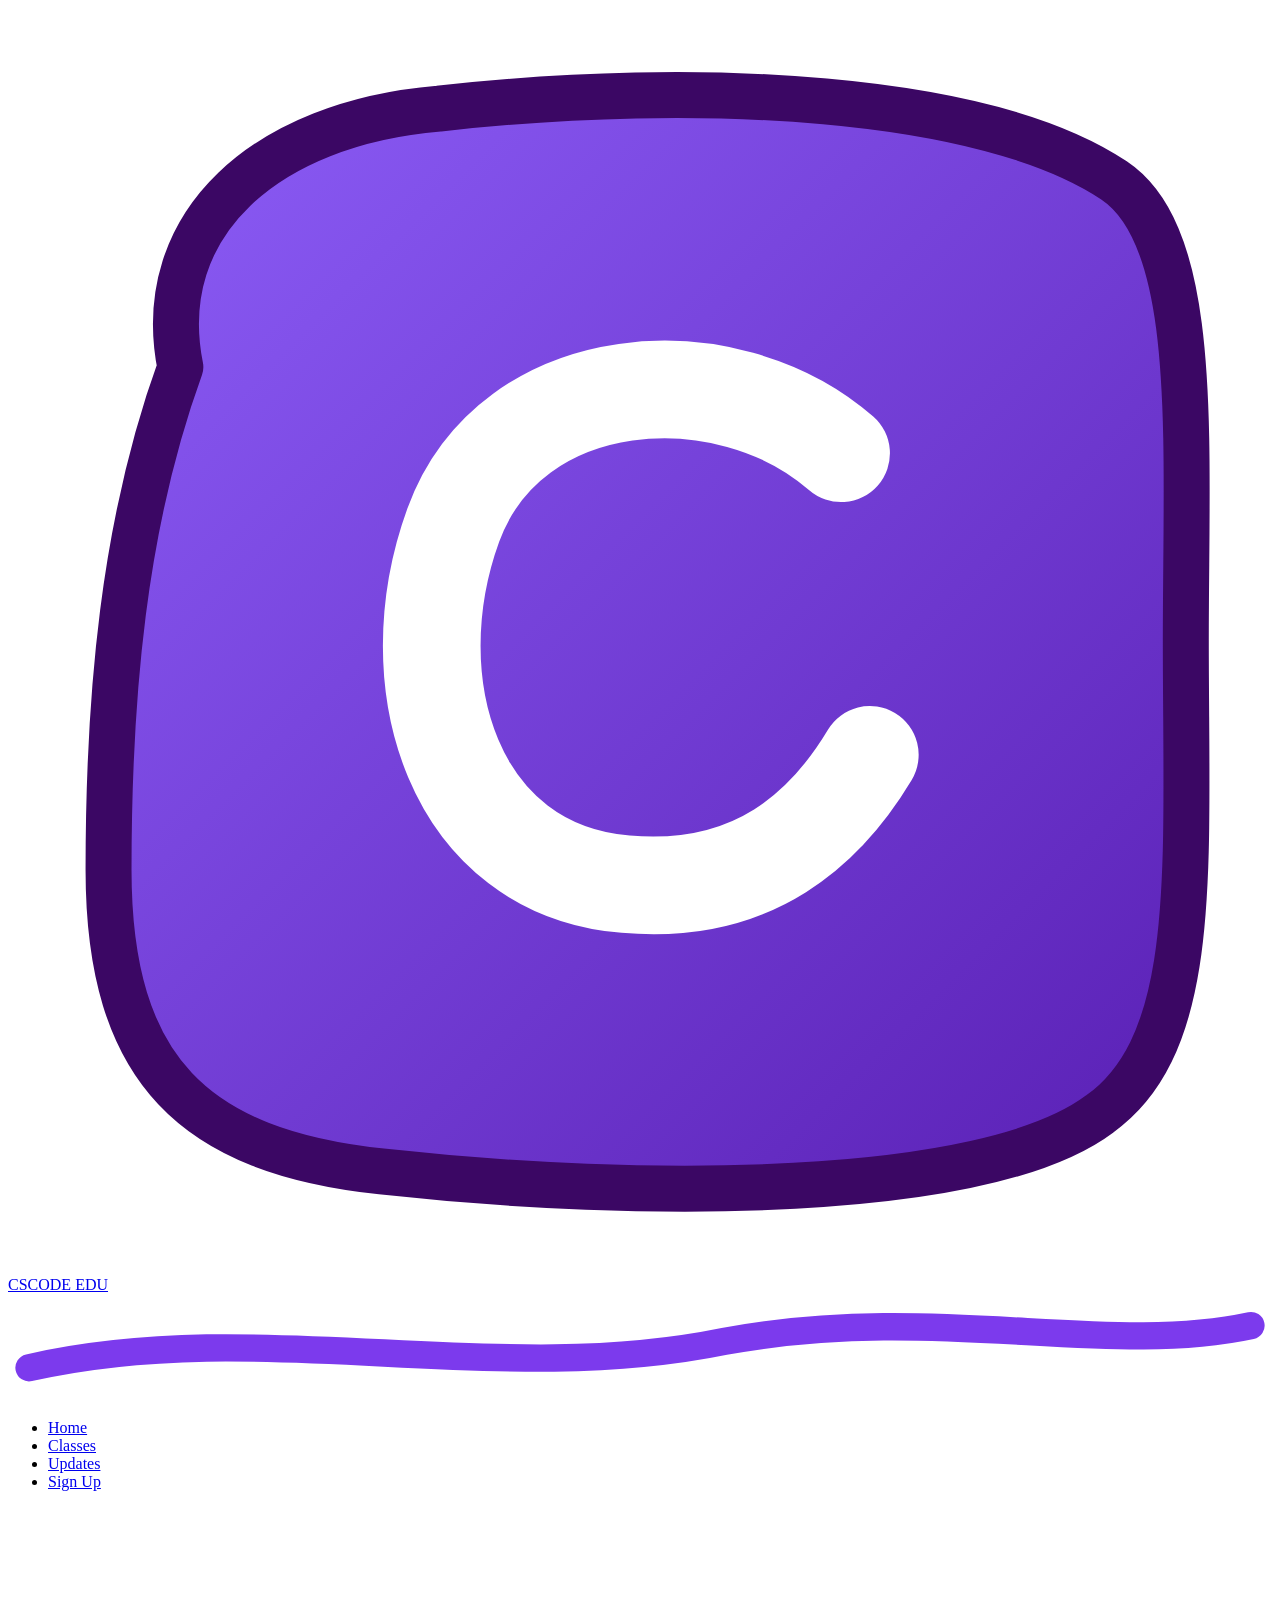
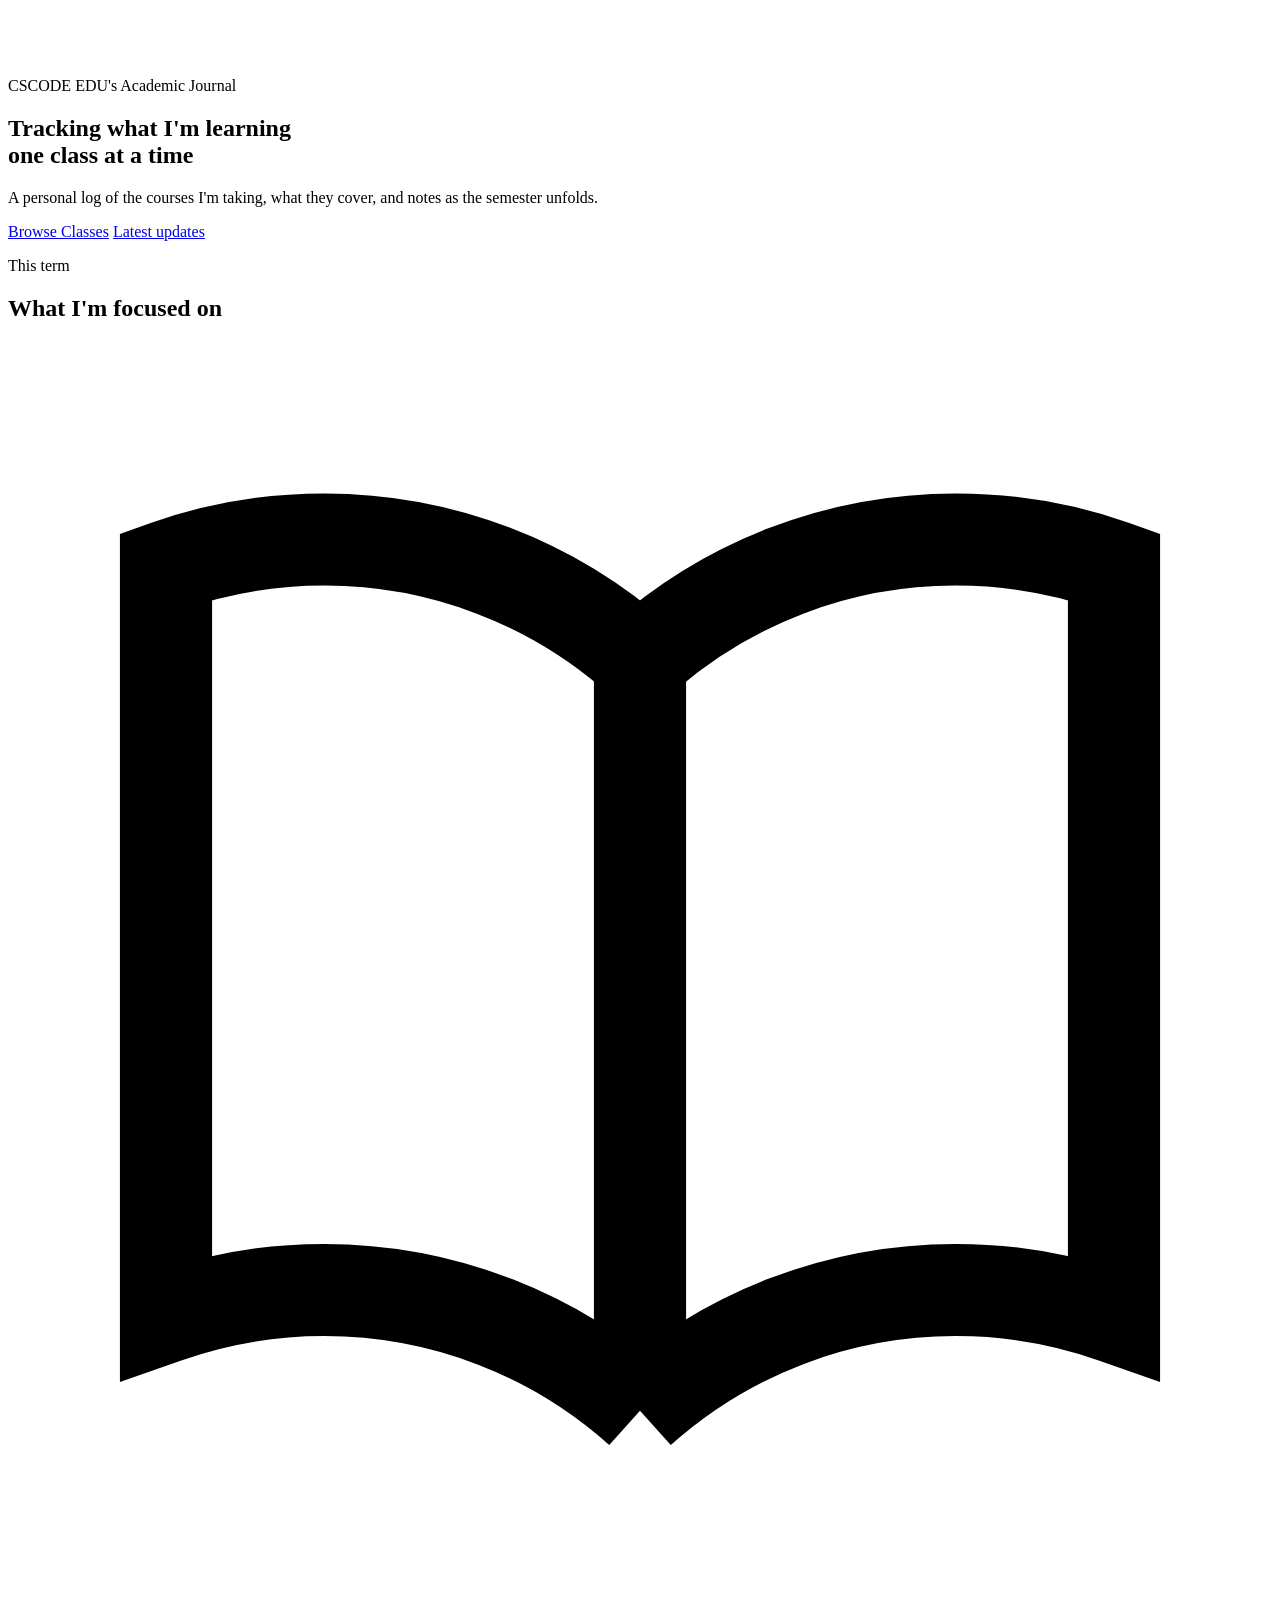
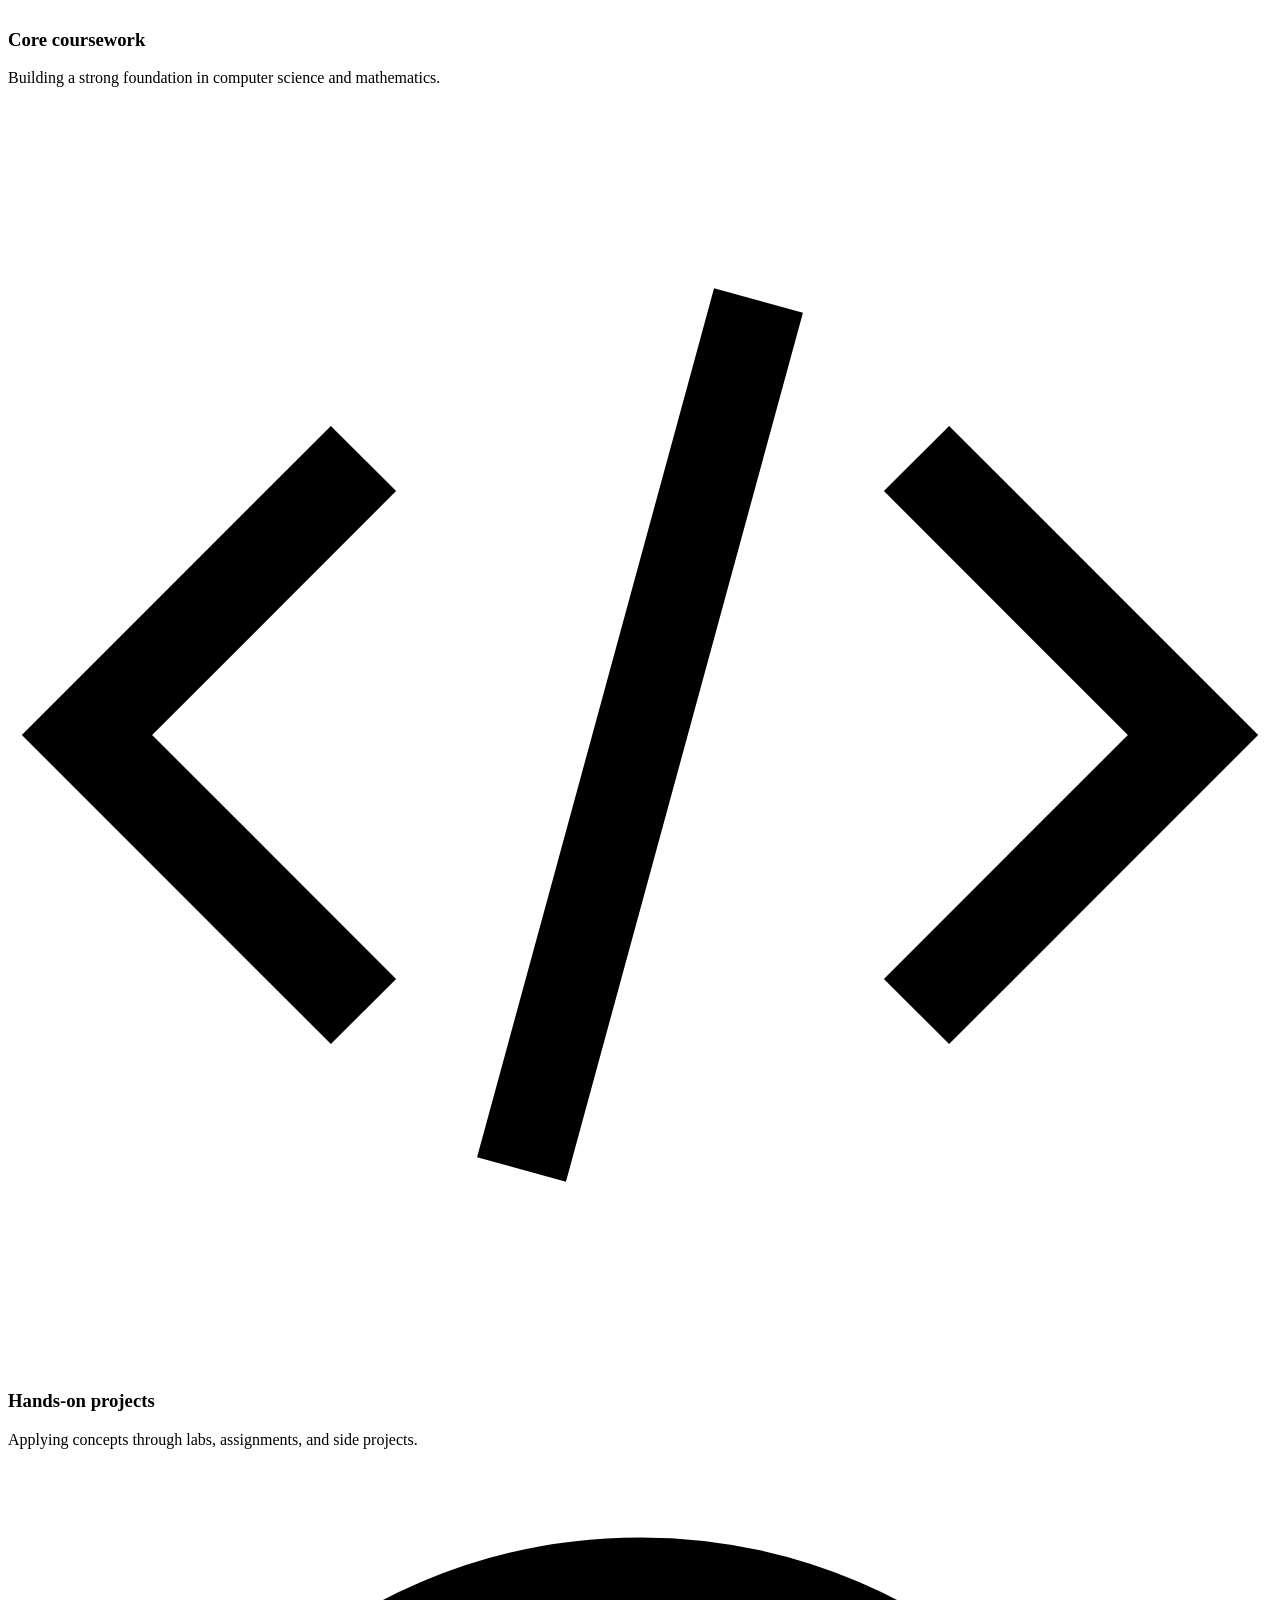
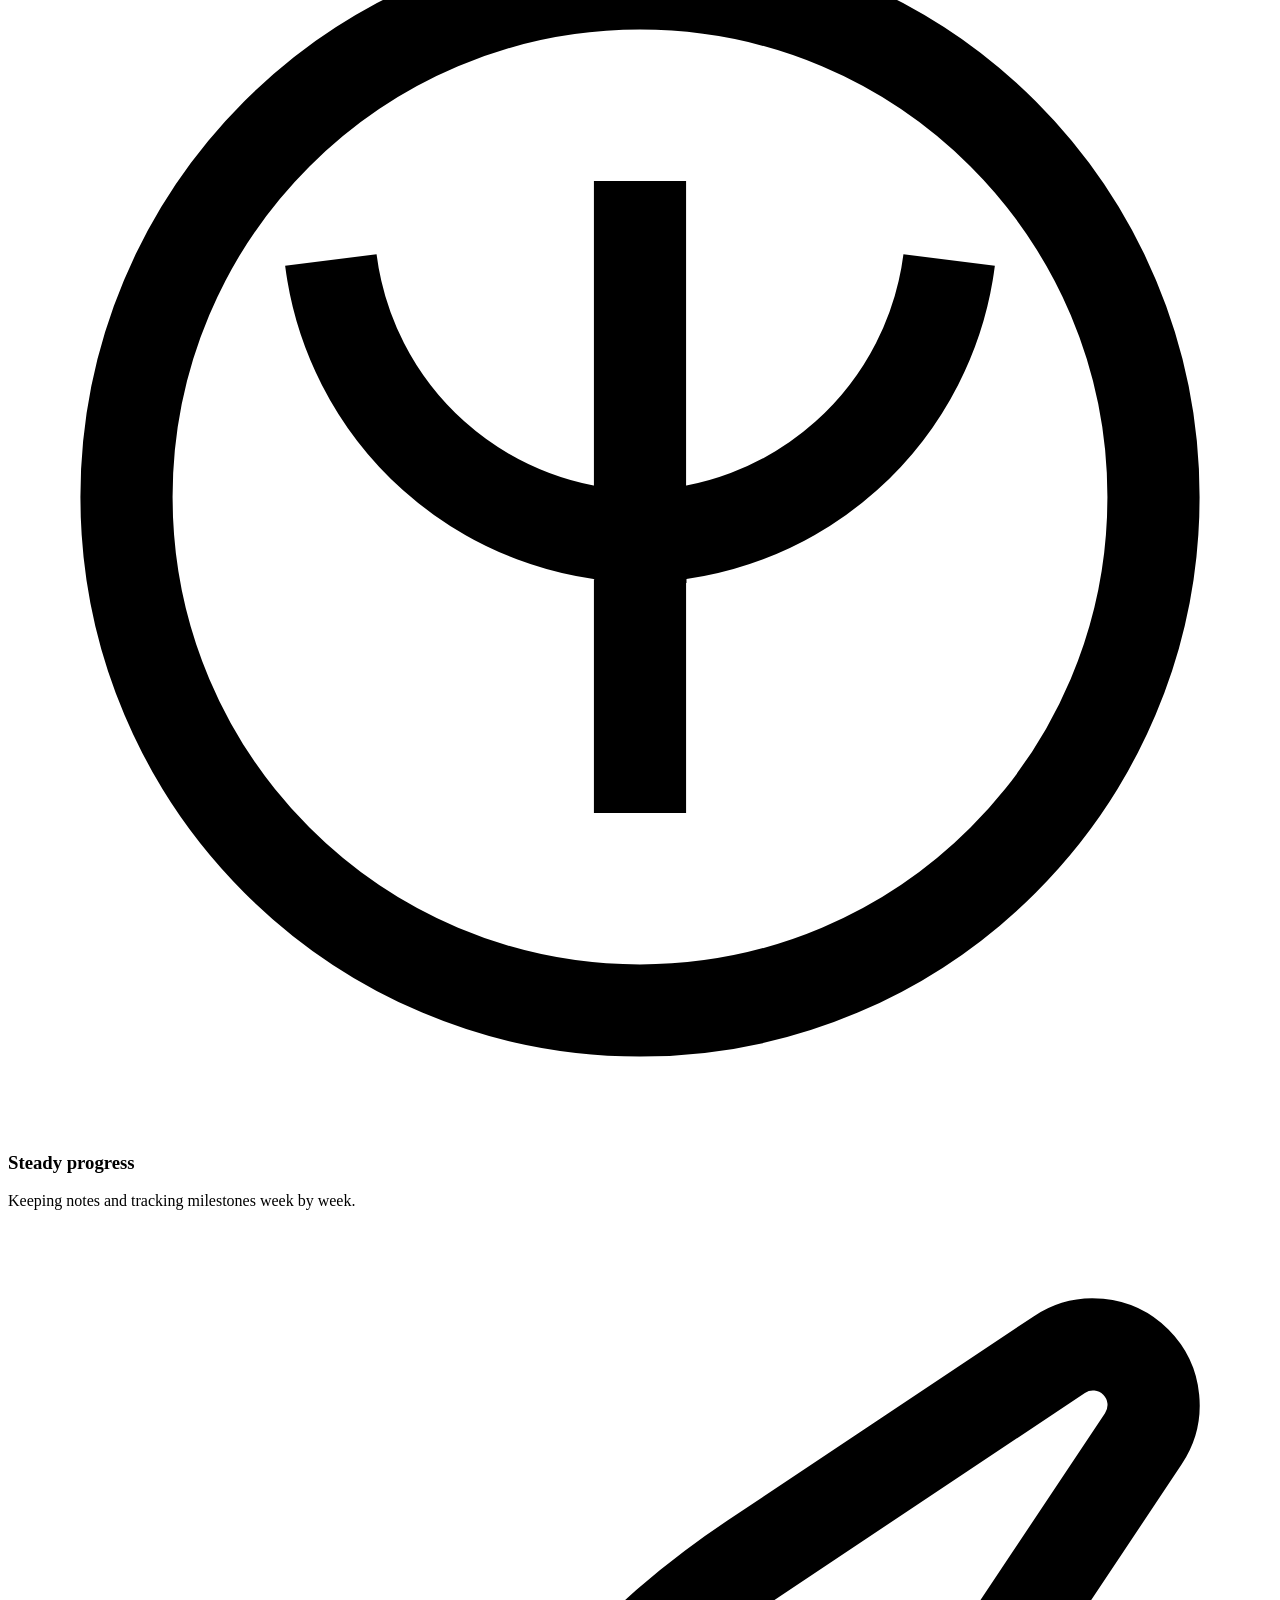
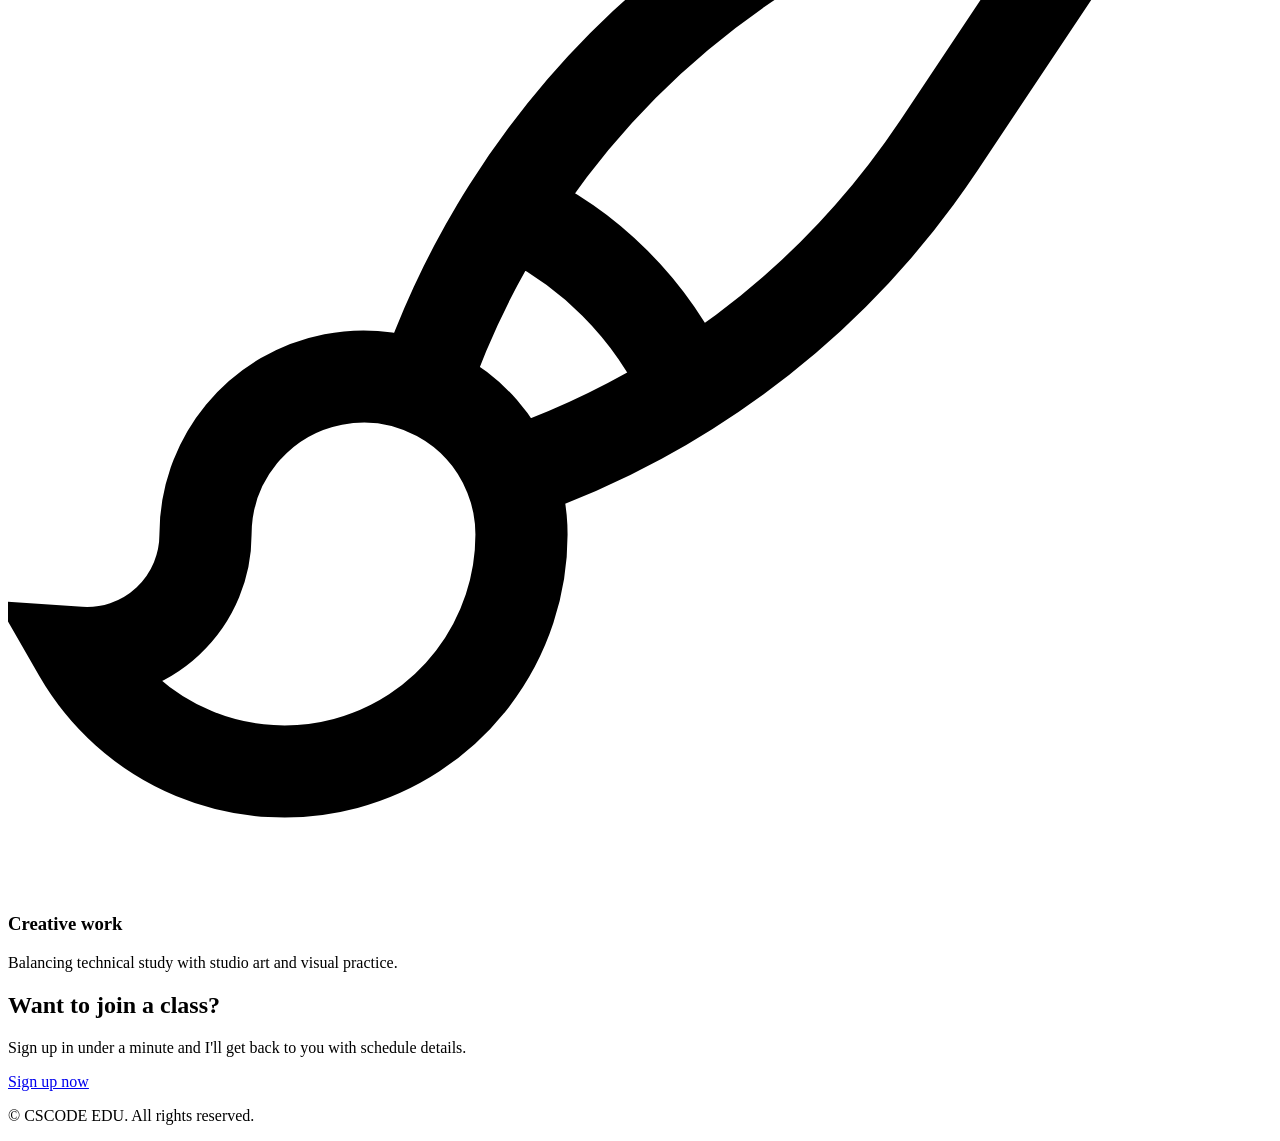
==== index.html @ eee96d49 "Add files via upload" ====
<!DOCTYPE html>
<html lang="en">
<head>
  <meta charset="UTF-8">
  <meta name="viewport" content="width=device-width, initial-scale=1.0">
  <meta name="description" content="CSCODE EDU — classes and academic journal">
  <title>CSCODE EDU — Home</title>
  <link rel="preconnect" href="https://fonts.googleapis.com">
  <link rel="preconnect" href="https://fonts.gstatic.com" crossorigin>
  <link href="https://fonts.googleapis.com/css2?family=Inter:wght@400;500;600;700;800&display=swap" rel="stylesheet">
  <link rel="stylesheet" href="css/style.css">
</head>
<body>
  <header class="site-header">
    <nav class="nav container">
      <a class="logo" href="index.html" aria-label="CSCODE EDU home">
        <span class="logo-mark" aria-hidden="true">
          <svg viewBox="0 0 44 44" fill="none">
            <path d="M6 12.5 C5 7.5 9 4 15 3.5 C24 2.5 34 3 38.5 6 C41.5 8 41 15 41 22 C41 30 41.5 36 38 38.5 C34 41.5 22 41.5 13 40.5 C6.5 39.8 3.5 37 3.5 30 C3.5 24 4 18 6 12.5 Z"
                  fill="url(#lg)" stroke="#3b0764" stroke-width="1.6" stroke-linejoin="round"/>
            <path d="M29 15.5 C25 12 17.5 12.5 15.5 18 C13.5 23.5 15.5 30 21.5 30.5 C26 30.9 28.5 28.5 30 26"
                  stroke="#ffffff" stroke-width="3.4" stroke-linecap="round" fill="none"/>
            <defs>
              <linearGradient id="lg" x1="4" y1="4" x2="40" y2="40" gradientUnits="userSpaceOnUse">
                <stop stop-color="#8b5cf6"/><stop offset="1" stop-color="#5b21b6"/>
              </linearGradient>
            </defs>
          </svg>
        </span>
        <span class="logo-word">
          CSCODE EDU
          <svg class="logo-underline" viewBox="0 0 120 10" preserveAspectRatio="none" aria-hidden="true">
            <path d="M2 7 C24 2 46 9 68 4.5 C88 0.8 104 6 118 3" stroke="#7c3aed" stroke-width="2.6"
                  fill="none" stroke-linecap="round"/>
          </svg>
        </span>
      </a>
      <ul class="nav-links">
        <li><a class="active" href="index.html">Home</a></li>
        <li><a href="classes.html">Classes</a></li>
        <li><a href="updates.html">Updates</a></li>
        <li><a class="nav-cta" href="enroll.html">Sign Up</a></li>
      </ul>
    </nav>
  </header>

  <main>
    <section class="hero">
      <div class="hero-glow" aria-hidden="true"></div>
      <img class="hero-image" src="images/hero-theme.svg" alt="" aria-hidden="true">
      <canvas id="balls" class="hero-balls" aria-hidden="true"></canvas>
      <div class="hero-content container">
        <p class="eyebrow">CSCODE EDU's Academic Journal</p>
        <h1>Tracking what I'm learning<br>one class at a time</h1>
        <p class="hero-text">
          A personal log of the courses I'm taking, what they cover,
          and notes as the semester unfolds.
        </p>
        <div class="hero-actions">
          <a class="btn btn-primary" href="classes.html">Browse Classes</a>
          <a class="btn btn-ghost" href="updates.html">Latest updates</a>
        </div>
      </div>
    </section>

    <section id="about" class="features-section">
      <div class="container">
        <p class="section-eyebrow">This term</p>
        <h2 class="section-title">What I'm focused on</h2>
        <div class="features-grid">
          <article class="feature-card">
            <div class="feature-icon" aria-hidden="true">
              <svg viewBox="0 0 24 24" fill="none" stroke="currentColor" stroke-width="1.75">
                <path d="M12 6.042A8.967 8.967 0 0 0 6 3.75c-1.052 0-2.062.18-3 .512v14.25A8.987 8.987 0 0 1 6 18c2.305 0 4.408.867 6 2.292m0-14.25a8.966 8.966 0 0 1 6-2.292c1.052 0 2.062.18 3 .512v14.25A8.987 8.987 0 0 0 18 18a8.967 8.967 0 0 0-6 2.292m0-14.25v14.25"/>
              </svg>
            </div>
            <h3>Core coursework</h3>
            <p>Building a strong foundation in computer science and mathematics.</p>
          </article>
          <article class="feature-card">
            <div class="feature-icon" aria-hidden="true">
              <svg viewBox="0 0 24 24" fill="none" stroke="currentColor" stroke-width="1.75">
                <path d="M17.25 6.75 22.5 12l-5.25 5.25m-10.5 0L1.5 12l5.25-5.25m7.5-3-4.5 16.5"/>
              </svg>
            </div>
            <h3>Hands-on projects</h3>
            <p>Applying concepts through labs, assignments, and side projects.</p>
          </article>
          <article class="feature-card">
            <div class="feature-icon" aria-hidden="true">
              <svg viewBox="0 0 24 24" fill="none" stroke="currentColor" stroke-width="1.75">
                <path d="M12 18v-5.25m0 0a6.01 6.01 0 0 0 5.87-5.25M12 12.75a6.01 6.01 0 0 1-5.87-5.25M12 12.75V6m0 6.75h.008v.008H12V12.75Z"/>
                <path d="M12 2.25c5.385 0 9.75 4.365 9.75 9.75S17.385 21.75 12 21.75 2.25 17.385 2.25 12 6.615 2.25 12 2.25Z"/>
              </svg>
            </div>
            <h3>Steady progress</h3>
            <p>Keeping notes and tracking milestones week by week.</p>
          </article>
          <article class="feature-card">
            <div class="feature-icon" aria-hidden="true">
              <svg viewBox="0 0 24 24" fill="none" stroke="currentColor" stroke-width="1.75">
                <path d="M9.53 16.122a3 3 0 0 0-5.78 1.128 2.25 2.25 0 0 1-2.4 2.245 4.5 4.5 0 0 0 8.4-2.245c0-.399-.078-.78-.22-1.128Zm0 0a15.998 15.998 0 0 0 3.388-1.62m-5.043-.025a15.994 15.994 0 0 1 1.622-3.395m3.42 3.42a15.995 15.995 0 0 0 4.764-4.648l3.876-5.814a1.151 1.151 0 0 0-1.597-1.597L14.146 6.32a15.996 15.996 0 0 0-4.649 4.763m3.42 3.42a6.776 6.776 0 0 0-3.42-3.42"/>
              </svg>
            </div>
            <h3>Creative work</h3>
            <p>Balancing technical study with studio art and visual practice.</p>
          </article>
        </div>
      </div>
    </section>

    <section class="cta-section">
      <div class="container cta-inner">
        <h2>Want to join a class?</h2>
        <p>Sign up in under a minute and I'll get back to you with schedule details.</p>
        <a class="btn btn-dark" href="enroll.html">Sign up now</a>
      </div>
    </section>
  </main>

  <footer class="site-footer">
    <div class="container footer-inner">
      <p>© <span id="year"></span> CSCODE EDU. All rights reserved.</p>
    </div>
  </footer>

  <script src="js/main.js"></script>
</body>
</html>
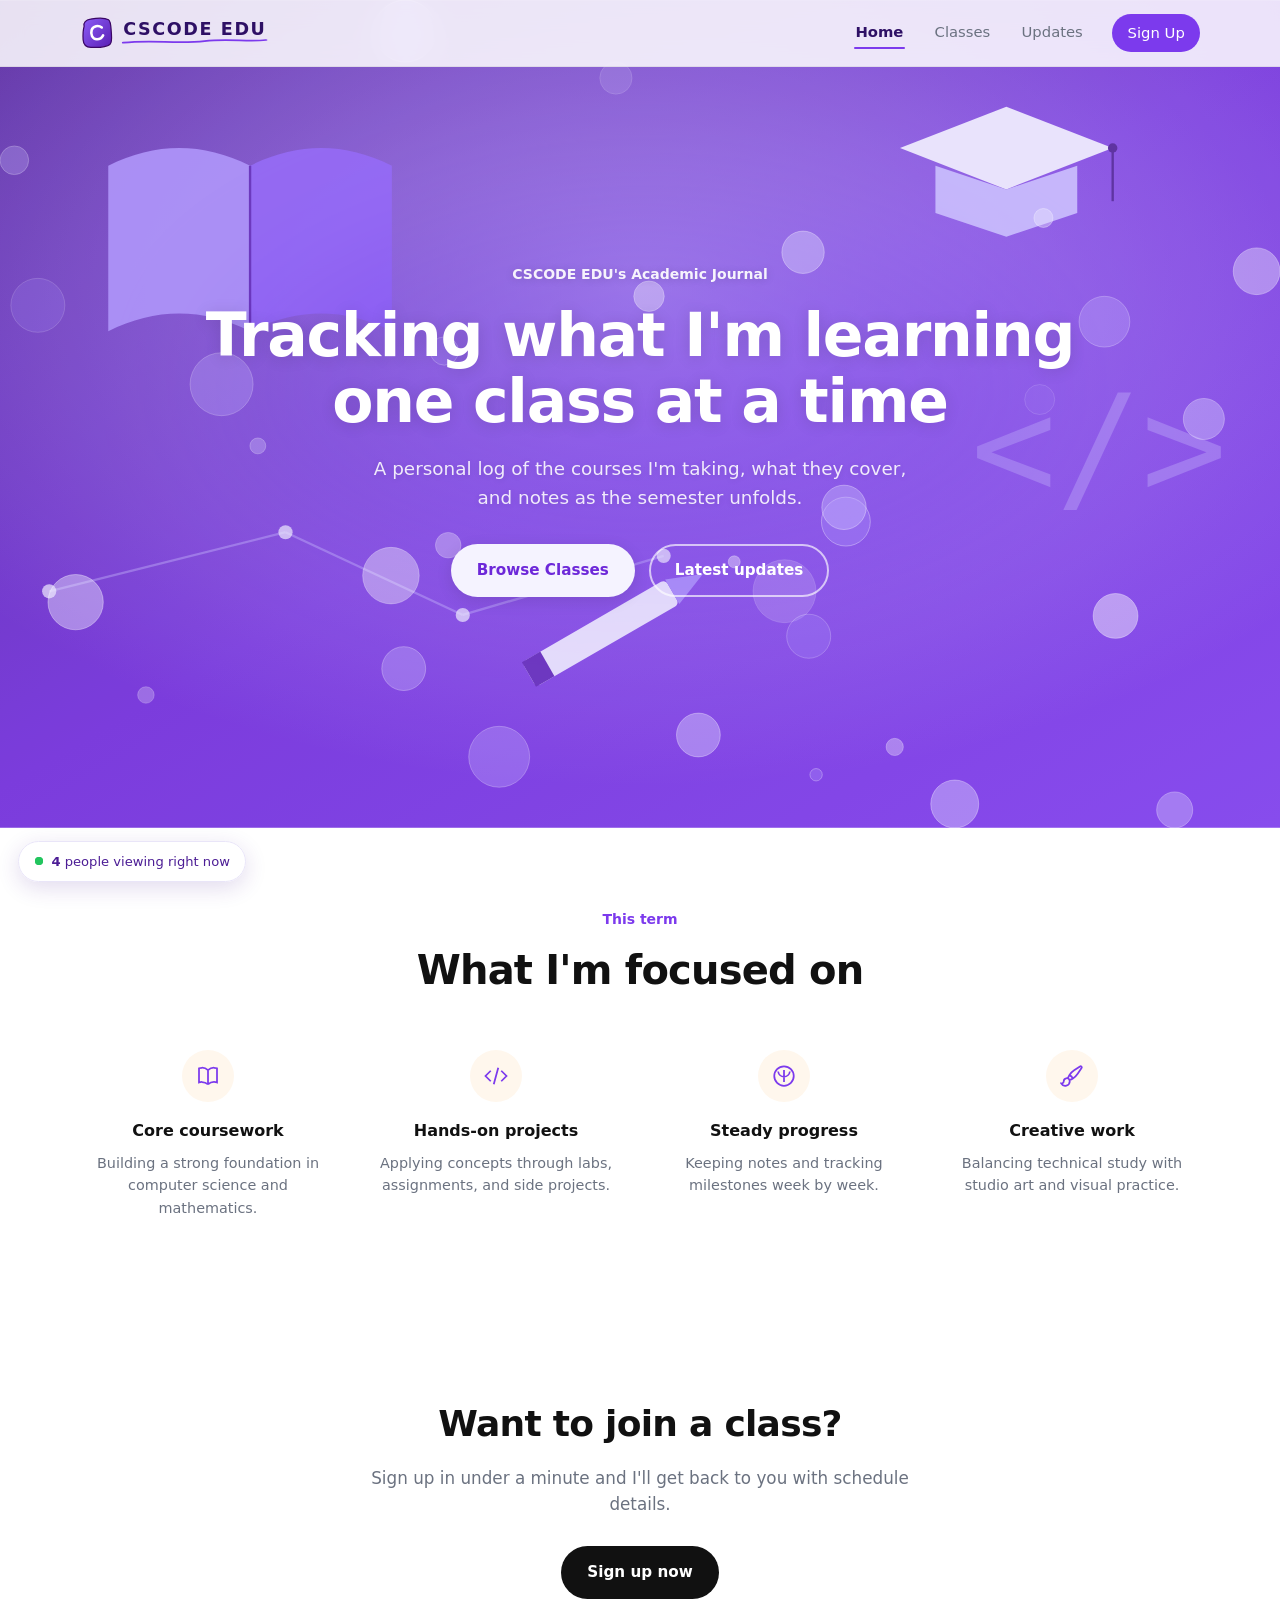
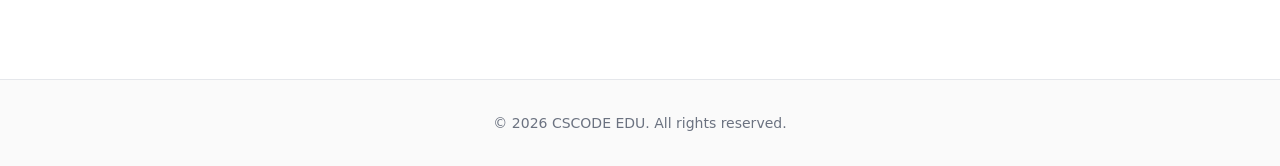
==== commit 884191ae: "Add files via upload" ====
--- a/index.html
+++ b/index.html
@@ -125,5 +125,15 @@
   </footer>
 
   <script src="js/main.js"></script>
+
+  <!-- ── Visitor analytics (GoatCounter) ───────────────────────────────
+       1. Sign up free at https://www.goatcounter.com (pick a code, e.g. cscodeedu)
+       2. Uncomment the line below and swap YOURCODE for the code you chose
+       3. Your dashboard lives at https://YOURCODE.goatcounter.com
+       No cookies, so no consent banner needed.
+  ─────────────────────────────────────────────────────────────────────
+  <script data-goatcounter="https://YOURCODE.goatcounter.com/count"
+          async src="//gc.zgo.at/count.js"></script>
+  -->
 </body>
 </html>
--- a/css/style.css
+++ b/css/style.css
@@ -0,0 +1,1485 @@
+:root {
+  --white: #ffffff;
+  --black: #111111;
+  --text: #1a1a1a;
+  --text-muted: #6b7280;
+  --orange: #7c3aed;
+  --orange-dark: #6d28d9;
+  --amber: #a78bfa;
+  --cream: #f5f3ff;
+  --border: #e5e7eb;
+  --radius: 16px;
+  --radius-sm: 10px;
+  --font: "Inter", system-ui, -apple-system, sans-serif;
+  --shadow: 0 8px 32px rgba(0, 0, 0, 0.08);
+  --glass: rgba(255, 255, 255, 0.12);
+  --glass-border: rgba(255, 255, 255, 0.22);
+}
+
+*,
+*::before,
+*::after {
+  box-sizing: border-box;
+}
+
+html {
+  scroll-behavior: smooth;
+}
+
+body {
+  margin: 0;
+  font-family: var(--font);
+  font-size: 1rem;
+  line-height: 1.6;
+  color: var(--text);
+  background: var(--white);
+}
+
+.container {
+  width: min(1120px, calc(100% - 2rem));
+  margin: 0 auto;
+}
+
+a {
+  color: inherit;
+  text-decoration: none;
+}
+
+/* ── Header ── */
+
+.site-header {
+  position: fixed;
+  top: 0;
+  left: 0;
+  right: 0;
+  z-index: 100;
+  background: rgba(255, 255, 255, 0.85);
+  backdrop-filter: blur(12px);
+  border-bottom: 1px solid rgba(0, 0, 0, 0.06);
+}
+
+.nav {
+  display: flex;
+  align-items: center;
+  justify-content: space-between;
+  padding: 0.875rem 0;
+}
+
+.logo {
+  display: flex;
+  align-items: center;
+  gap: 0.6rem;
+  color: var(--text);
+}
+
+.logo-mark {
+  display: inline-flex;
+  width: 2.1rem;
+  height: 2.1rem;
+  transform: rotate(-4deg);
+  transition: transform 0.25s ease;
+}
+
+.logo-mark svg {
+  width: 100%;
+  height: 100%;
+}
+
+.logo:hover .logo-mark {
+  transform: rotate(4deg) scale(1.06);
+}
+
+.logo-word {
+  position: relative;
+  display: inline-block;
+  white-space: nowrap;
+  font-weight: 800;
+  font-size: 1.1rem;
+  letter-spacing: 0.09em;
+  line-height: 1;
+  padding-bottom: 0.42rem;
+  color: #2e1065;
+}
+
+.logo-underline {
+  position: absolute;
+  left: -2px;
+  right: -2px;
+  bottom: 0;
+  width: calc(100% + 4px);
+  height: 0.42rem;
+  overflow: visible;
+}
+
+.logo-underline path {
+  stroke-dasharray: 140;
+  stroke-dashoffset: 0;
+  transition: stroke-dashoffset 0.5s ease;
+}
+
+.logo:hover .logo-underline path {
+  stroke-dashoffset: 140;
+}
+
+.nav-links {
+  list-style: none;
+  margin: 0;
+  padding: 0;
+  display: flex;
+  gap: 1.75rem;
+}
+
+.nav-links a {
+  position: relative;
+  display: inline-block;
+  padding: 0.35rem 0.1rem;
+  font-size: 0.925rem;
+  font-weight: 500;
+  color: var(--text-muted);
+  transition: color 0.15s;
+}
+
+.nav-links a::after {
+  content: "";
+  position: absolute;
+  left: 0;
+  right: 0;
+  bottom: 0;
+  height: 2px;
+  border-radius: 2px;
+  background: var(--orange);
+  transform: scaleX(0);
+  transform-origin: left;
+  transition: transform 0.2s ease;
+}
+
+.nav-links a:hover {
+  color: var(--orange);
+}
+
+.nav-links a:hover::after {
+  transform: scaleX(1);
+}
+
+.nav-links a.active {
+  color: #2e1065;
+  font-weight: 700;
+}
+
+.nav-links a.active::after {
+  transform: scaleX(1);
+}
+
+/* ── Hero ── */
+
+.hero {
+  position: relative;
+  min-height: 92vh;
+  display: flex;
+  align-items: center;
+  justify-content: center;
+  text-align: center;
+  overflow: hidden;
+  padding: 6rem 0 4rem;
+}
+
+.hero-image {
+  position: absolute;
+  inset: 0;
+  width: 100%;
+  height: 100%;
+  object-fit: cover;
+  z-index: 0;
+  opacity: 0.9;
+}
+
+.hero-glow {
+  position: absolute;
+  inset: 0;
+  pointer-events: none;
+}
+
+.hero-glow::before {
+  content: "";
+  position: absolute;
+  top: 50%;
+  left: 50%;
+  transform: translate(-50%, -55%);
+  width: min(900px, 95vw);
+  height: min(420px, 55vh);
+  background: radial-gradient(
+    ellipse at center,
+    #7c3aed 0%,
+    #8b5cf6 30%,
+    #a78bfa 55%,
+    transparent 75%
+  );
+  filter: blur(48px);
+  opacity: 0.95;
+}
+
+.hero-balls,
+.page-balls {
+  position: absolute;
+  inset: 0;
+  width: 100%;
+  height: 100%;
+  z-index: 1;
+}
+
+.hero-content {
+  position: relative;
+  z-index: 2;
+}
+
+.eyebrow {
+  font-size: 0.875rem;
+  font-weight: 600;
+  color: rgba(255, 255, 255, 0.92);
+  margin: 0 0 1rem;
+  text-shadow: 0 1px 8px rgba(0, 0, 0, 0.15);
+}
+
+.hero h1 {
+  font-size: clamp(2.25rem, 6vw, 3.75rem);
+  font-weight: 800;
+  line-height: 1.1;
+  color: var(--white);
+  margin: 0 0 1.25rem;
+  letter-spacing: -0.02em;
+  text-shadow: 0 2px 16px rgba(0, 0, 0, 0.12);
+}
+
+.hero-text {
+  font-size: clamp(1rem, 2.5vw, 1.15rem);
+  color: rgba(255, 255, 255, 0.88);
+  max-width: 46ch;
+  margin: 0 auto 2rem;
+  text-shadow: 0 1px 6px rgba(0, 0, 0, 0.1);
+}
+
+.hero-actions {
+  display: flex;
+  flex-wrap: wrap;
+  gap: 0.875rem;
+  justify-content: center;
+}
+
+.btn {
+  display: inline-flex;
+  align-items: center;
+  justify-content: center;
+  padding: 0.75rem 1.5rem;
+  border-radius: 999px;
+  font-size: 0.95rem;
+  font-weight: 600;
+  border: 2px solid transparent;
+  cursor: pointer;
+  transition: transform 0.15s, box-shadow 0.15s, background 0.15s;
+}
+
+.btn:hover {
+  transform: translateY(-1px);
+}
+
+.btn-primary {
+  background: var(--cream);
+  color: var(--orange-dark);
+  box-shadow: 0 4px 16px rgba(0, 0, 0, 0.1);
+}
+
+.btn-primary:hover {
+  background: var(--white);
+  box-shadow: 0 6px 24px rgba(0, 0, 0, 0.14);
+}
+
+.btn-ghost {
+  background: transparent;
+  color: var(--white);
+  border-color: rgba(255, 255, 255, 0.65);
+}
+
+.btn-ghost:hover {
+  background: rgba(255, 255, 255, 0.12);
+  border-color: var(--white);
+}
+
+.btn-dark {
+  background: var(--black);
+  color: var(--white);
+}
+
+.btn-dark:hover {
+  background: #333;
+}
+
+/* ── Features ── */
+
+.features-section {
+  padding: 5rem 0 6rem;
+  background: var(--white);
+}
+
+.section-eyebrow {
+  text-align: center;
+  font-size: 0.875rem;
+  font-weight: 600;
+  color: var(--orange);
+  margin: 0 0 0.5rem;
+}
+
+.section-title {
+  text-align: center;
+  font-size: clamp(1.75rem, 4vw, 2.5rem);
+  font-weight: 800;
+  letter-spacing: -0.02em;
+  margin: 0 0 3rem;
+  color: var(--black);
+}
+
+.features-grid {
+  display: grid;
+  grid-template-columns: repeat(4, 1fr);
+  gap: 2rem;
+}
+
+.feature-card {
+  text-align: center;
+}
+
+.feature-icon {
+  width: 3.25rem;
+  height: 3.25rem;
+  margin: 0 auto 1rem;
+  display: flex;
+  align-items: center;
+  justify-content: center;
+  border-radius: 50%;
+  background: #fff7ed;
+  color: var(--orange);
+}
+
+.feature-icon svg {
+  width: 1.5rem;
+  height: 1.5rem;
+}
+
+.feature-card h3 {
+  font-size: 1rem;
+  font-weight: 700;
+  margin: 0 0 0.5rem;
+  color: var(--black);
+}
+
+.feature-card p {
+  font-size: 0.9rem;
+  color: var(--text-muted);
+  margin: 0;
+  line-height: 1.55;
+}
+
+/* ── Classes section ── */
+
+.classes-section {
+  position: relative;
+  background: linear-gradient(160deg, #8b5cf6 0%, #7c3aed 45%, #5b21b6 100%);
+  padding: 0 0 5rem;
+  color: var(--white);
+}
+
+.wave-top {
+  color: var(--white);
+  line-height: 0;
+  margin-top: -1px;
+}
+
+.wave-top svg {
+  display: block;
+  width: 100%;
+  height: 80px;
+}
+
+.classes-inner {
+  position: relative;
+  z-index: 2;
+  padding-top: 1rem;
+}
+
+/* Classes as its own page (no wave, sits under fixed header) */
+
+.classes-page {
+  position: relative;
+  padding-top: 7.5rem;
+  overflow: hidden;
+}
+
+/* ── Updates page ── */
+
+.page-hero {
+  position: relative;
+  overflow: hidden;
+  padding: 9rem 0 5rem;
+  text-align: center;
+  background: linear-gradient(160deg, #8b5cf6 0%, #7c3aed 45%, #5b21b6 100%);
+  color: var(--white);
+}
+
+.page-hero-inner {
+  position: relative;
+  z-index: 2;
+}
+
+.page-hero h1 {
+  font-size: clamp(2.25rem, 5vw, 3.25rem);
+  font-weight: 800;
+  letter-spacing: -0.02em;
+  margin: 0 0 0.75rem;
+}
+
+.page-hero .hero-text {
+  margin-bottom: 0;
+}
+
+.updates-section {
+  padding: 4.5rem 0 1rem;
+  background: var(--white);
+}
+
+.timeline {
+  list-style: none;
+  margin: 0 auto;
+  padding: 0 0 0 1.75rem;
+  max-width: 640px;
+  border-left: 2px solid #ede9fe;
+}
+
+.timeline-item {
+  position: relative;
+  padding-bottom: 2.25rem;
+}
+
+.timeline-dot {
+  position: absolute;
+  left: -2.32rem;
+  top: 0.45rem;
+  width: 0.85rem;
+  height: 0.85rem;
+  border-radius: 50%;
+  background: var(--orange);
+  box-shadow: 0 0 0 4px #f5f3ff;
+}
+
+.timeline-date {
+  margin: 0 0 0.15rem;
+  font-size: 0.8rem;
+  font-weight: 700;
+  letter-spacing: 0.06em;
+  text-transform: uppercase;
+  color: var(--orange);
+}
+
+.timeline-item h3 {
+  margin: 0 0 0.35rem;
+  font-size: 1.1rem;
+  font-weight: 700;
+  color: var(--black);
+}
+
+.timeline-item p:last-child {
+  margin: 0;
+  font-size: 0.95rem;
+  color: var(--text-muted);
+}
+
+.classes-header {
+  text-align: center;
+  margin-bottom: 2rem;
+}
+
+.classes-header h2 {
+  font-size: clamp(2rem, 5vw, 3rem);
+  font-weight: 800;
+  letter-spacing: -0.02em;
+  margin: 0 0 0.75rem;
+}
+
+.classes-subtitle {
+  font-size: 1.05rem;
+  color: rgba(255, 255, 255, 0.88);
+  max-width: 52ch;
+  margin: 0 auto 1rem;
+}
+
+.term-badge {
+  display: inline-block;
+  margin: 0;
+  padding: 0.35rem 0.9rem;
+  border-radius: 999px;
+  background: rgba(255, 255, 255, 0.18);
+  border: 1px solid rgba(255, 255, 255, 0.3);
+  font-size: 0.85rem;
+  font-weight: 600;
+}
+
+.filter-tabs {
+  display: flex;
+  flex-wrap: wrap;
+  gap: 0.625rem;
+  justify-content: center;
+  margin-bottom: 2.5rem;
+}
+
+.filter-tab {
+  padding: 0.5rem 1.25rem;
+  border-radius: 999px;
+  border: 1.5px solid rgba(255, 255, 255, 0.45);
+  background: transparent;
+  color: var(--white);
+  font-family: var(--font);
+  font-size: 0.875rem;
+  font-weight: 600;
+  cursor: pointer;
+  transition: background 0.15s, border-color 0.15s;
+}
+
+.filter-tab:hover {
+  background: rgba(255, 255, 255, 0.12);
+}
+
+.filter-tab.active {
+  background: var(--white);
+  color: var(--orange-dark);
+  border-color: var(--white);
+}
+
+.classes-grid {
+  display: grid;
+  grid-template-columns: repeat(auto-fill, minmax(300px, 1fr));
+  gap: 1.5rem;
+}
+
+.class-card {
+  background: var(--glass);
+  backdrop-filter: blur(16px);
+  -webkit-backdrop-filter: blur(16px);
+  border: 1px solid var(--glass-border);
+  border-radius: var(--radius);
+  overflow: hidden;
+  transition: transform 0.2s, box-shadow 0.2s;
+}
+
+.class-card:hover {
+  transform: translateY(-4px);
+  box-shadow: 0 16px 40px rgba(0, 0, 0, 0.18);
+}
+
+.class-card-header {
+  height: 140px;
+  display: flex;
+  align-items: center;
+  justify-content: center;
+  position: relative;
+}
+
+.class-card-header.gradient-purple {
+  background: linear-gradient(135deg, #7c3aed, #a855f7, #6366f1);
+}
+
+.class-card-header.gradient-blue {
+  background: linear-gradient(135deg, #1d4ed8, #3b82f6, #6366f1);
+}
+
+.class-card-header.gradient-green {
+  background: linear-gradient(135deg, #059669, #10b981, #06b6d4);
+}
+
+.class-card-header.gradient-orange {
+  background: linear-gradient(135deg, #6d28d9, #7c3aed, #a78bfa);
+}
+
+.class-card-header.has-image {
+  background-size: cover;
+  background-position: center;
+}
+
+.class-card-icon {
+  width: 3.5rem;
+  height: 3.5rem;
+  color: rgba(255, 255, 255, 0.9);
+}
+
+.class-card-icon svg {
+  width: 100%;
+  height: 100%;
+}
+
+.class-card-body {
+  padding: 1.25rem 1.5rem 1.5rem;
+}
+
+.class-category {
+  display: inline-block;
+  font-size: 0.75rem;
+  font-weight: 600;
+  padding: 0.2rem 0.65rem;
+  border-radius: 999px;
+  background: rgba(255, 255, 255, 0.18);
+  margin-bottom: 0.625rem;
+}
+
+.class-card h3 {
+  font-size: 1.15rem;
+  font-weight: 700;
+  margin: 0 0 0.35rem;
+  line-height: 1.3;
+}
+
+.class-code-label {
+  font-size: 0.8rem;
+  font-weight: 600;
+  color: rgba(255, 255, 255, 0.7);
+  margin: 0 0 0.625rem;
+}
+
+.class-description {
+  font-size: 0.9rem;
+  color: rgba(255, 255, 255, 0.85);
+  margin: 0 0 1rem;
+  line-height: 1.55;
+}
+
+.class-meta {
+  display: flex;
+  flex-direction: column;
+  gap: 0.4rem;
+  font-size: 0.825rem;
+  color: rgba(255, 255, 255, 0.75);
+  margin-bottom: 1rem;
+}
+
+.class-meta span {
+  display: flex;
+  align-items: center;
+  gap: 0.4rem;
+}
+
+.class-meta svg {
+  width: 0.95rem;
+  height: 0.95rem;
+  flex-shrink: 0;
+  opacity: 0.8;
+}
+
+.class-notes {
+  font-size: 0.825rem;
+  color: rgba(255, 255, 255, 0.7);
+  padding-top: 0.875rem;
+  border-top: 1px solid rgba(255, 255, 255, 0.15);
+  margin-bottom: 1rem;
+}
+
+.class-enroll {
+  display: block;
+  width: 100%;
+  text-align: center;
+  text-decoration: none;
+  padding: 0.7rem;
+  border: none;
+  border-radius: var(--radius-sm);
+  background: var(--amber);
+  color: var(--black);
+  font-family: var(--font);
+  font-size: 0.9rem;
+  font-weight: 700;
+  cursor: pointer;
+  transition: background 0.15s, transform 0.15s;
+}
+
+.class-enroll:hover {
+  background: #fcd34d;
+  transform: scale(1.01);
+}
+
+.empty-state {
+  grid-column: 1 / -1;
+  text-align: center;
+  padding: 3rem 1.5rem;
+  color: rgba(255, 255, 255, 0.8);
+  background: rgba(255, 255, 255, 0.08);
+  border: 1px dashed rgba(255, 255, 255, 0.3);
+  border-radius: var(--radius);
+}
+
+/* ── Notes page ── */
+
+.notes-hero {
+  position: relative;
+  overflow: hidden;
+  padding: 8.5rem 0 3.5rem;
+  background: linear-gradient(160deg, #8b5cf6 0%, #7c3aed 45%, #5b21b6 100%);
+  color: var(--white);
+}
+
+.notes-hero-inner {
+  position: relative;
+  z-index: 2;
+}
+
+.back-link {
+  display: inline-flex;
+  align-items: center;
+  gap: 0.35rem;
+  margin-bottom: 1.25rem;
+  font-size: 0.85rem;
+  font-weight: 600;
+  color: rgba(255, 255, 255, 0.85);
+  transition: color 0.15s, gap 0.15s;
+}
+
+.back-link:hover {
+  color: var(--white);
+  gap: 0.6rem;
+}
+
+.back-link svg {
+  width: 1rem;
+  height: 1rem;
+}
+
+.notes-hero h1 {
+  font-size: clamp(1.9rem, 4.5vw, 2.9rem);
+  font-weight: 800;
+  letter-spacing: -0.02em;
+  margin: 0 0 0.6rem;
+}
+
+.notes-hero .hero-text {
+  margin: 0 0 1.35rem;
+  max-width: 56ch;
+}
+
+.notes-meta {
+  display: flex;
+  flex-wrap: wrap;
+  gap: 0.5rem;
+}
+
+.notes-chip {
+  padding: 0.3rem 0.8rem;
+  border-radius: 999px;
+  background: rgba(255, 255, 255, 0.16);
+  border: 1px solid rgba(255, 255, 255, 0.28);
+  font-size: 0.8rem;
+  font-weight: 600;
+}
+
+.notes-section {
+  padding: 3.5rem 0 4.5rem;
+  background: var(--white);
+}
+
+.notes-layout {
+  display: grid;
+  grid-template-columns: 220px 1fr;
+  gap: 3rem;
+  align-items: start;
+}
+
+.notes-toc {
+  position: sticky;
+  top: 5.5rem;
+}
+
+.toc-label {
+  margin: 0 0 0.6rem;
+  font-size: 0.72rem;
+  font-weight: 700;
+  letter-spacing: 0.1em;
+  text-transform: uppercase;
+  color: var(--text-muted);
+}
+
+.notes-toc ul {
+  list-style: none;
+  margin: 0;
+  padding: 0;
+  border-left: 2px solid #ede9fe;
+}
+
+.notes-toc li a {
+  display: block;
+  padding: 0.4rem 0 0.4rem 0.9rem;
+  margin-left: -2px;
+  border-left: 2px solid transparent;
+  font-size: 0.87rem;
+  color: var(--text-muted);
+  transition: color 0.15s, border-color 0.15s;
+}
+
+.notes-toc li a:hover {
+  color: var(--orange);
+  border-left-color: var(--orange);
+}
+
+.topic {
+  padding-bottom: 2.75rem;
+  margin-bottom: 2.75rem;
+  border-bottom: 1px solid var(--border);
+}
+
+.topic:last-child {
+  border-bottom: none;
+  margin-bottom: 0;
+}
+
+.topic-index {
+  margin: 0 0 0.3rem;
+  font-size: 0.72rem;
+  font-weight: 700;
+  letter-spacing: 0.1em;
+  text-transform: uppercase;
+  color: var(--orange);
+}
+
+.topic h2 {
+  margin: 0 0 0.7rem;
+  font-size: 1.5rem;
+  font-weight: 800;
+  letter-spacing: -0.015em;
+  color: var(--black);
+  scroll-margin-top: 5.5rem;
+}
+
+.topic-body {
+  margin: 0 0 1.4rem;
+  font-size: 1rem;
+  line-height: 1.7;
+  color: #374151;
+}
+
+.example {
+  margin: 0 0 1.6rem;
+  border: 1px solid #e9e5f8;
+  border-radius: 14px;
+  overflow: hidden;
+  background: #faf9ff;
+}
+
+.example figcaption {
+  display: flex;
+  align-items: center;
+  gap: 0.6rem;
+  padding: 0.7rem 1rem;
+  border-bottom: 1px solid #e9e5f8;
+  font-size: 0.85rem;
+  font-weight: 600;
+  color: #4c1d95;
+}
+
+.example-tag {
+  padding: 0.12rem 0.5rem;
+  border-radius: 999px;
+  background: #ede9fe;
+  color: #6d28d9;
+  font-size: 0.68rem;
+  font-weight: 700;
+  letter-spacing: 0.06em;
+  text-transform: uppercase;
+}
+
+.example-code {
+  position: relative;
+  margin: 0;
+  padding: 1.1rem 1.15rem;
+  overflow-x: auto;
+  font-family: ui-monospace, SFMono-Regular, Menlo, Consolas, monospace;
+  font-size: 0.85rem;
+  line-height: 1.65;
+  color: #2e1065;
+  background: #fdfcff;
+  tab-size: 2;
+}
+
+.example-code::after {
+  content: attr(data-lang);
+  position: absolute;
+  top: 0.55rem;
+  right: 0.7rem;
+  font-size: 0.65rem;
+  font-weight: 700;
+  letter-spacing: 0.08em;
+  text-transform: uppercase;
+  color: #c4b5fd;
+}
+
+.problems h3 {
+  margin: 0 0 0.75rem;
+  font-size: 0.95rem;
+  font-weight: 700;
+  color: var(--black);
+}
+
+.problem {
+  margin-bottom: 0.6rem;
+  border: 1px solid var(--border);
+  border-radius: 12px;
+  background: var(--white);
+  overflow: hidden;
+  transition: border-color 0.15s;
+}
+
+.problem[open] {
+  border-color: #ddd6fe;
+}
+
+.problem summary {
+  display: flex;
+  align-items: flex-start;
+  gap: 0.7rem;
+  padding: 0.85rem 1rem;
+  cursor: pointer;
+  font-size: 0.93rem;
+  font-weight: 500;
+  color: #374151;
+  list-style: none;
+}
+
+.problem summary::-webkit-details-marker {
+  display: none;
+}
+
+.problem summary:hover {
+  background: #faf9ff;
+}
+
+.problem-num {
+  flex-shrink: 0;
+  padding: 0.1rem 0.45rem;
+  border-radius: 6px;
+  background: #ede9fe;
+  color: #6d28d9;
+  font-size: 0.72rem;
+  font-weight: 700;
+}
+
+.problem-answer {
+  padding: 0 1rem 0.95rem 2.45rem;
+  font-size: 0.9rem;
+  line-height: 1.65;
+  color: var(--text-muted);
+  border-top: 1px dashed #ede9fe;
+  padding-top: 0.85rem;
+  margin: 0 1rem;
+}
+
+.notes-loading,
+.notes-error {
+  padding: 2.5rem 0;
+  text-align: center;
+  color: var(--text-muted);
+}
+
+/* ── Live viewer pill ── */
+
+.viewer-pill {
+  position: fixed;
+  left: 1.15rem;
+  bottom: 1.15rem;
+  z-index: 90;
+  display: flex;
+  align-items: center;
+  gap: 0.55rem;
+  padding: 0.55rem 0.95rem;
+  border-radius: 999px;
+  background: rgba(255, 255, 255, 0.92);
+  backdrop-filter: blur(10px);
+  border: 1px solid #e9e5f8;
+  box-shadow: 0 6px 22px rgba(76, 29, 149, 0.16);
+  font-size: 0.82rem;
+  color: #4c1d95;
+  animation: pill-in 0.5s ease both;
+}
+
+@keyframes pill-in {
+  from { opacity: 0; transform: translateY(10px); }
+  to   { opacity: 1; transform: translateY(0); }
+}
+
+.viewer-dot {
+  position: relative;
+  width: 0.5rem;
+  height: 0.5rem;
+  border-radius: 50%;
+  background: #22c55e;
+  flex-shrink: 0;
+}
+
+.viewer-dot::after {
+  content: "";
+  position: absolute;
+  inset: 0;
+  border-radius: 50%;
+  background: #22c55e;
+  animation: pulse-ring 1.8s ease-out infinite;
+}
+
+@keyframes pulse-ring {
+  0%   { transform: scale(1); opacity: 0.7; }
+  100% { transform: scale(2.8); opacity: 0; }
+}
+
+.viewer-pill strong {
+  font-weight: 700;
+  font-variant-numeric: tabular-nums;
+}
+
+@media (prefers-reduced-motion: reduce) {
+  .viewer-dot::after { animation: none; }
+}
+
+/* ── Signup form ── */
+
+.form-section {
+  padding: 4.5rem 0 5rem;
+  background: var(--white);
+}
+
+.form-wrap {
+  display: grid;
+  grid-template-columns: 2fr 1fr;
+  gap: 2.5rem;
+  align-items: start;
+}
+
+.form-section .container {
+  width: min(1240px, calc(100% - 2rem));
+}
+
+.signup-form {
+  display: flex;
+  flex-direction: column;
+  gap: 1.35rem;
+  padding: 2.75rem 3rem;
+  border: 1px solid var(--border);
+  border-radius: 22px;
+  background: var(--white);
+  box-shadow: 0 18px 50px rgba(76, 29, 149, 0.1);
+}
+
+.form-row {
+  display: grid;
+  grid-template-columns: 1fr 1fr;
+  gap: 1.35rem;
+}
+
+/* ── Enrollment-not-open gate ── */
+
+.enroll-gate {
+  display: flex;
+  align-items: center;
+  gap: 1rem;
+  padding: 1.1rem 1.25rem;
+  border-radius: 14px;
+  background: linear-gradient(135deg, #f5f3ff, #ede9fe);
+  border: 1px solid #ddd6fe;
+}
+
+.gate-icon {
+  flex-shrink: 0;
+  display: flex;
+  align-items: center;
+  justify-content: center;
+  width: 2.6rem;
+  height: 2.6rem;
+  border-radius: 50%;
+  background: var(--white);
+  color: var(--orange);
+  box-shadow: 0 2px 8px rgba(91, 33, 182, 0.12);
+}
+
+.gate-icon svg {
+  width: 1.35rem;
+  height: 1.35rem;
+}
+
+.gate-title {
+  margin: 0;
+  font-size: 1rem;
+  font-weight: 700;
+  color: #4c1d95;
+}
+
+.gate-sub {
+  margin: 0.15rem 0 0;
+  font-size: 0.88rem;
+  color: #6d28d9;
+  font-variant-numeric: tabular-nums;
+}
+
+.signup-form.is-locked .field label,
+.signup-form.is-locked .form-divider {
+  opacity: 0.55;
+}
+
+.signup-form.is-locked input:disabled,
+.signup-form.is-locked select:disabled,
+.signup-form.is-locked textarea:disabled {
+  background: #f7f6fa;
+  color: #9ca3af;
+  cursor: not-allowed;
+}
+
+.signup-form.is-locked .btn-submit {
+  background: #c4b5fd;
+  box-shadow: none;
+}
+
+.form-row-3 {
+  grid-template-columns: 1fr 1fr 1fr;
+}
+
+.form-divider {
+  display: flex;
+  align-items: center;
+  gap: 0.9rem;
+  margin: 0.35rem 0 0;
+  font-size: 0.78rem;
+  font-weight: 700;
+  letter-spacing: 0.1em;
+  text-transform: uppercase;
+  color: var(--orange);
+}
+
+.form-divider::after {
+  content: "";
+  flex: 1;
+  height: 1px;
+  background: linear-gradient(90deg, #ddd6fe, transparent);
+}
+
+.field {
+  display: flex;
+  flex-direction: column;
+  gap: 0.4rem;
+}
+
+.field label {
+  font-size: 0.85rem;
+  font-weight: 600;
+  color: #2e1065;
+}
+
+.req {
+  color: var(--orange);
+}
+
+.optional {
+  font-weight: 500;
+  color: var(--text-muted);
+  font-size: 0.78rem;
+}
+
+.field input,
+.field select,
+.field textarea {
+  width: 100%;
+  padding: 0.85rem 1rem;
+  border: 1.5px solid var(--border);
+  border-radius: 12px;
+  font-family: var(--font);
+  font-size: 1rem;
+  color: var(--text);
+  background: #fdfcff;
+  transition: border-color 0.15s, box-shadow 0.15s;
+}
+
+.field textarea {
+  resize: vertical;
+  min-height: 96px;
+}
+
+.field label {
+  font-size: 0.88rem;
+}
+
+.field input:focus,
+.field select:focus,
+.field textarea:focus {
+  outline: none;
+  border-color: var(--orange);
+  box-shadow: 0 0 0 4px rgba(124, 58, 237, 0.14);
+}
+
+.field input.invalid,
+.field select.invalid {
+  border-color: #dc2626;
+  box-shadow: 0 0 0 4px rgba(220, 38, 38, 0.1);
+}
+
+.field-error {
+  margin: 0;
+  min-height: 1rem;
+  font-size: 0.78rem;
+  color: #dc2626;
+}
+
+.hp-field {
+  position: absolute;
+  left: -9999px;
+  opacity: 0;
+}
+
+.btn-submit {
+  position: relative;
+  align-self: flex-start;
+  margin-top: 0.35rem;
+  padding: 0.95rem 2.4rem;
+  font-size: 1rem;
+  background: linear-gradient(135deg, #7c3aed, #6d28d9);
+  color: var(--white);
+  box-shadow: 0 6px 18px rgba(124, 58, 237, 0.3);
+}
+
+.btn-submit:hover {
+  box-shadow: 0 10px 26px rgba(124, 58, 237, 0.38);
+}
+
+.btn-submit:disabled {
+  cursor: not-allowed;
+  opacity: 0.75;
+  transform: none;
+}
+
+.spinner {
+  display: none;
+  width: 1rem;
+  height: 1rem;
+  margin-left: 0.6rem;
+  border: 2px solid rgba(255, 255, 255, 0.45);
+  border-top-color: var(--white);
+  border-radius: 50%;
+  animation: spin 0.7s linear infinite;
+}
+
+.btn-submit.loading .spinner {
+  display: inline-block;
+}
+
+@keyframes spin {
+  to { transform: rotate(360deg); }
+}
+
+.form-status {
+  margin: 0;
+  font-size: 0.9rem;
+  line-height: 1.5;
+  color: var(--text-muted);
+}
+
+.form-status.success {
+  color: #047857;
+  font-weight: 600;
+}
+
+.form-status.error {
+  color: #dc2626;
+  font-weight: 600;
+}
+
+.form-status.warn {
+  padding: 0.75rem 0.9rem;
+  border-radius: var(--radius-sm);
+  background: #f5f3ff;
+  border: 1px solid #ddd6fe;
+  color: #5b21b6;
+}
+
+.form-aside {
+  padding: 2rem 1.75rem;
+  border-radius: var(--radius);
+  background: linear-gradient(160deg, #7c3aed, #5b21b6);
+  color: var(--white);
+}
+
+.form-aside h2 {
+  margin: 0 0 1.1rem;
+  font-size: 1.15rem;
+  font-weight: 700;
+}
+
+.steps {
+  list-style: none;
+  margin: 0 0 1.25rem;
+  padding: 0;
+  display: flex;
+  flex-direction: column;
+  gap: 0.85rem;
+}
+
+.steps li {
+  display: flex;
+  align-items: flex-start;
+  gap: 0.7rem;
+  font-size: 0.92rem;
+  color: rgba(255, 255, 255, 0.92);
+  line-height: 1.45;
+}
+
+.step-num {
+  flex-shrink: 0;
+  display: inline-flex;
+  align-items: center;
+  justify-content: center;
+  width: 1.5rem;
+  height: 1.5rem;
+  border-radius: 50%;
+  background: rgba(255, 255, 255, 0.2);
+  border: 1px solid rgba(255, 255, 255, 0.35);
+  font-size: 0.8rem;
+  font-weight: 700;
+}
+
+.aside-note {
+  margin: 0;
+  padding-top: 1rem;
+  border-top: 1px solid rgba(255, 255, 255, 0.2);
+  font-size: 0.8rem;
+  color: rgba(255, 255, 255, 0.75);
+}
+
+.nav-cta {
+  padding: 0.45rem 0.95rem !important;
+  border-radius: 999px;
+  background: var(--orange);
+  color: var(--white) !important;
+  font-weight: 600;
+}
+
+.nav-cta:hover {
+  background: var(--orange-dark);
+}
+
+.nav-cta::after {
+  display: none;
+}
+
+/* ── CTA ── */
+
+.cta-section {
+  padding: 5rem 0;
+  background: var(--white);
+}
+
+.cta-inner {
+  text-align: center;
+  max-width: 560px;
+}
+
+.cta-inner h2 {
+  font-size: clamp(1.75rem, 4vw, 2.25rem);
+  font-weight: 800;
+  letter-spacing: -0.02em;
+  margin: 0 0 0.75rem;
+  color: var(--black);
+}
+
+.cta-inner p {
+  color: var(--text-muted);
+  margin: 0 0 1.75rem;
+  font-size: 1.05rem;
+}
+
+/* ── Footer ── */
+
+.site-footer {
+  background: #fafafa;
+  border-top: 1px solid var(--border);
+  padding: 2rem 0;
+}
+
+.footer-inner {
+  text-align: center;
+}
+
+.footer-inner p {
+  margin: 0;
+  font-size: 0.875rem;
+  color: var(--text-muted);
+}
+
+.footer-note {
+  margin-top: 0.35rem !important;
+  font-size: 0.8rem !important;
+  opacity: 0.75;
+}
+
+/* ── Responsive ── */
+
+@media (max-width: 900px) {
+  .features-grid {
+    grid-template-columns: repeat(2, 1fr);
+    gap: 2rem 1.5rem;
+  }
+}
+
+@media (max-width: 600px) {
+  .nav-links {
+    gap: 1rem;
+  }
+
+  .nav-links a {
+    font-size: 0.85rem;
+  }
+
+  .hero {
+    min-height: 85vh;
+    padding-top: 5rem;
+  }
+
+  .features-grid {
+    grid-template-columns: 1fr;
+    max-width: 320px;
+    margin: 0 auto;
+  }
+
+  .classes-grid {
+    grid-template-columns: 1fr;
+  }
+
+  .form-row {
+    grid-template-columns: 1fr;
+  }
+}
+
+@media (max-width: 860px) {
+  .notes-layout {
+    grid-template-columns: 1fr;
+    gap: 1.5rem;
+  }
+
+  .notes-toc {
+    position: static;
+  }
+
+  .viewer-pill {
+    left: 0.75rem;
+    bottom: 0.75rem;
+    font-size: 0.76rem;
+    padding: 0.45rem 0.8rem;
+  }
+}
+
+@media (max-width: 1000px) {
+  .form-wrap {
+    grid-template-columns: 1fr;
+    gap: 1.75rem;
+  }
+
+  .signup-form {
+    padding: 2rem 1.5rem;
+  }
+
+  .form-row-3 {
+    grid-template-columns: 1fr;
+  }
+}
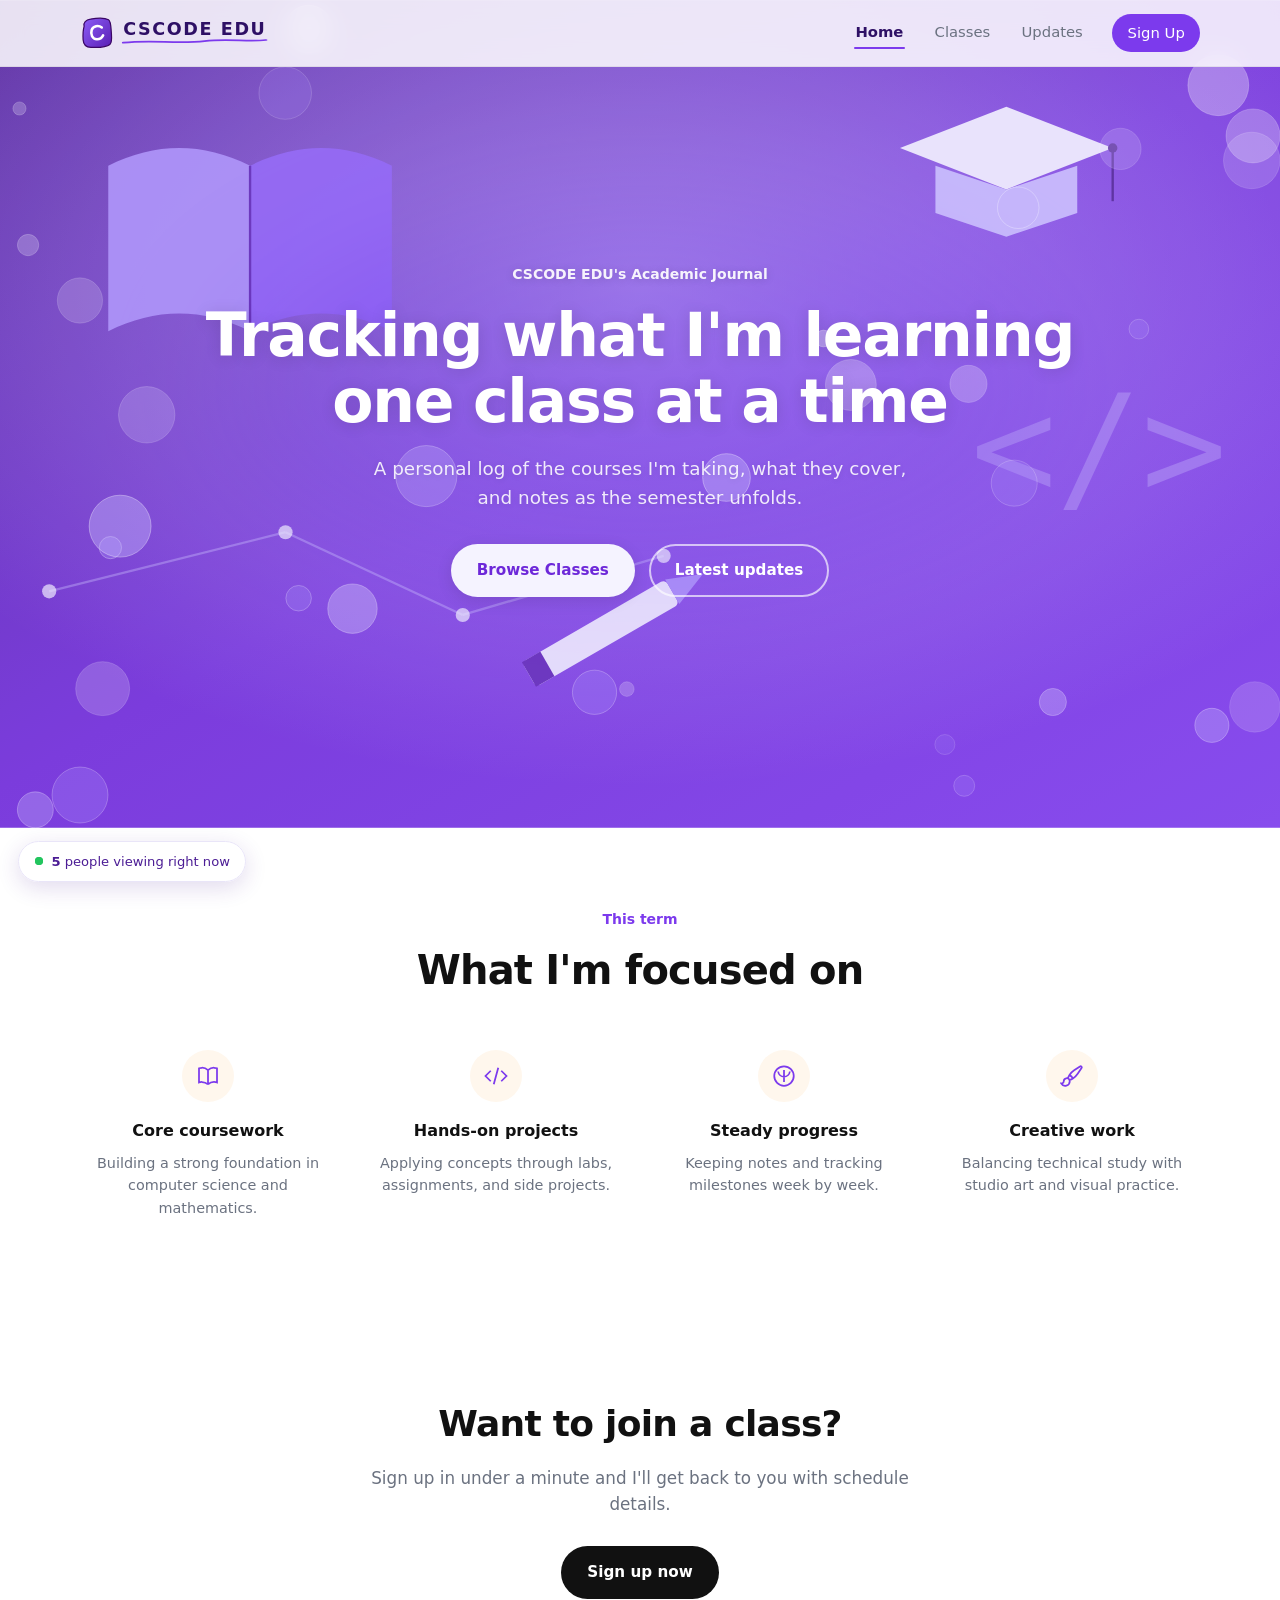
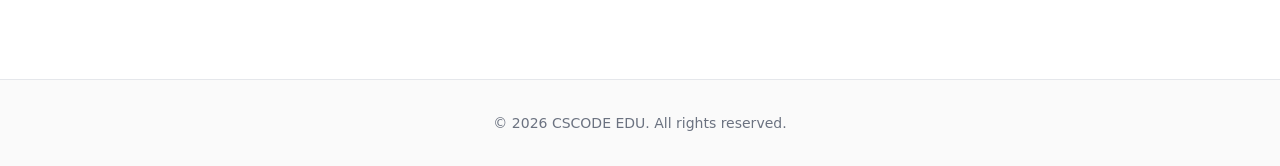
==== commit 65e86a6e: "Add files via upload" ====
--- a/index.html
+++ b/index.html
@@ -124,16 +124,7 @@
     </div>
   </footer>
 
+  <script src="js/analytics.js"></script>
   <script src="js/main.js"></script>
-
-  <!-- ── Visitor analytics (GoatCounter) ───────────────────────────────
-       1. Sign up free at https://www.goatcounter.com (pick a code, e.g. cscodeedu)
-       2. Uncomment the line below and swap YOURCODE for the code you chose
-       3. Your dashboard lives at https://YOURCODE.goatcounter.com
-       No cookies, so no consent banner needed.
-  ─────────────────────────────────────────────────────────────────────
-  <script data-goatcounter="https://YOURCODE.goatcounter.com/count"
-          async src="//gc.zgo.at/count.js"></script>
-  -->
 </body>
 </html>
--- a/css/style.css
+++ b/css/style.css
@@ -979,6 +979,312 @@
   color: var(--text-muted);
 }
 
+/* ── Like button ── */
+
+.like-mount {
+  margin-top: 1.1rem;
+}
+
+.like-btn {
+  display: inline-flex;
+  align-items: center;
+  gap: 0.5rem;
+  padding: 0.6rem 1.1rem;
+  border-radius: 999px;
+  border: 1.5px solid rgba(255, 255, 255, 0.45);
+  background: rgba(255, 255, 255, 0.14);
+  color: var(--white);
+  font-family: var(--font);
+  font-size: 0.9rem;
+  font-weight: 600;
+  cursor: pointer;
+  transition: background 0.15s, border-color 0.15s, transform 0.12s;
+}
+
+.like-btn:hover {
+  background: rgba(255, 255, 255, 0.24);
+  border-color: var(--white);
+}
+
+.like-btn svg {
+  width: 1.05rem;
+  height: 1.05rem;
+  fill: none;
+  stroke: currentColor;
+  stroke-width: 1.9;
+  transition: fill 0.18s, transform 0.18s;
+}
+
+.like-btn.liked {
+  background: var(--white);
+  border-color: var(--white);
+  color: #be185d;
+}
+
+.like-btn.liked svg {
+  fill: #ec4899;
+  stroke: #ec4899;
+}
+
+.like-btn.pop svg {
+  transform: scale(1.35);
+}
+
+.like-count {
+  padding-left: 0.55rem;
+  margin-left: 0.15rem;
+  border-left: 1px solid currentColor;
+  opacity: 0.75;
+  font-variant-numeric: tabular-nums;
+}
+
+.card-likes {
+  display: flex;
+  align-items: center;
+  gap: 0.35rem;
+  margin: 0 0 0.85rem;
+  font-size: 0.8rem;
+  color: rgba(255, 255, 255, 0.8);
+}
+
+.card-likes svg {
+  width: 0.9rem;
+  height: 0.9rem;
+  fill: #f9a8d4;
+  stroke: none;
+}
+
+.card-like-count {
+  font-weight: 700;
+  font-variant-numeric: tabular-nums;
+}
+
+/* ── Stats dashboard ── */
+
+.stats-section {
+  padding: 3.5rem 0 5rem;
+  background: var(--white);
+}
+
+.stats-summary {
+  display: grid;
+  grid-template-columns: repeat(3, 1fr);
+  gap: 1.25rem;
+  margin-bottom: 2.75rem;
+}
+
+.stat-card {
+  padding: 1.5rem 1.35rem;
+  border: 1px solid var(--border);
+  border-radius: 16px;
+  background: linear-gradient(160deg, #faf9ff, #f5f3ff);
+  text-align: center;
+}
+
+.stat-num {
+  margin: 0 0 0.35rem;
+  font-size: 2.4rem;
+  font-weight: 800;
+  line-height: 1;
+  letter-spacing: -0.02em;
+  color: #5b21b6;
+  font-variant-numeric: tabular-nums;
+}
+
+.stat-num.stat-num-sm {
+  font-size: 1.15rem;
+  line-height: 1.35;
+  padding-top: 0.45rem;
+}
+
+.stat-label {
+  margin: 0;
+  font-size: 0.83rem;
+  color: var(--text-muted);
+}
+
+.stats-head {
+  display: flex;
+  align-items: center;
+  justify-content: space-between;
+  gap: 1rem;
+  margin-bottom: 1rem;
+}
+
+.stats-head h2 {
+  margin: 0;
+  font-size: 1.25rem;
+  font-weight: 800;
+  color: var(--black);
+}
+
+.btn-refresh {
+  padding: 0.5rem 1.1rem;
+  font-size: 0.85rem;
+  background: #ede9fe;
+  color: #5b21b6;
+}
+
+.btn-refresh:hover {
+  background: #ddd6fe;
+}
+
+.stats-table {
+  width: 100%;
+  border-collapse: collapse;
+  border: 1px solid var(--border);
+  border-radius: 12px;
+  overflow: hidden;
+}
+
+.stats-table th,
+.stats-table td {
+  padding: 0.8rem 1rem;
+  text-align: left;
+  border-bottom: 1px solid var(--border);
+  font-size: 0.92rem;
+}
+
+.stats-table thead th {
+  background: #faf9ff;
+  font-size: 0.75rem;
+  font-weight: 700;
+  letter-spacing: 0.08em;
+  text-transform: uppercase;
+  color: var(--text-muted);
+}
+
+.stats-table tbody tr:last-child td {
+  border-bottom: none;
+}
+
+.stats-table tbody tr:hover {
+  background: #fdfcff;
+}
+
+.stats-table .num {
+  text-align: right;
+  font-weight: 700;
+  font-variant-numeric: tabular-nums;
+  color: #5b21b6;
+}
+
+.stats-table .muted {
+  color: var(--text-muted);
+  font-size: 0.85rem;
+}
+
+.stats-table a {
+  color: #5b21b6;
+  font-weight: 600;
+}
+
+.stats-table a:hover {
+  text-decoration: underline;
+}
+
+.stats-loading {
+  text-align: center !important;
+  color: var(--text-muted);
+  padding: 2rem !important;
+}
+
+.stats-updated {
+  margin: 0.75rem 0 0;
+  font-size: 0.8rem;
+  color: var(--text-muted);
+  text-align: right;
+}
+
+.stats-sub {
+  font-size: 0.85rem;
+  color: var(--text-muted);
+  font-weight: 600;
+}
+
+.owner-toggle {
+  display: flex;
+  flex-wrap: wrap;
+  align-items: center;
+  gap: 0.6rem;
+  margin-top: 1.5rem;
+  padding: 0.9rem 1.1rem;
+  border-radius: 12px;
+  background: #faf9ff;
+  border: 1px solid #e9e5f8;
+}
+
+.owner-toggle label {
+  display: flex;
+  align-items: center;
+  gap: 0.5rem;
+  font-size: 0.9rem;
+  font-weight: 600;
+  color: #4c1d95;
+  cursor: pointer;
+}
+
+.owner-toggle input {
+  width: 1rem;
+  height: 1rem;
+  accent-color: #7c3aed;
+  cursor: pointer;
+}
+
+.owner-hint {
+  font-size: 0.82rem;
+  color: var(--text-muted);
+}
+
+.stats-note {
+  margin-top: 3rem;
+  padding: 1.5rem 1.75rem;
+  border-radius: 16px;
+  background: #faf9ff;
+  border: 1px solid #e9e5f8;
+}
+
+.stats-note h3 {
+  margin: 0 0 0.9rem;
+  font-size: 1rem;
+  font-weight: 700;
+  color: var(--black);
+}
+
+.stats-note ul {
+  margin: 0;
+  padding-left: 1.1rem;
+  display: flex;
+  flex-direction: column;
+  gap: 0.7rem;
+}
+
+.stats-note li {
+  font-size: 0.9rem;
+  line-height: 1.6;
+  color: #4b5563;
+}
+
+.stats-note code {
+  padding: 0.1rem 0.35rem;
+  border-radius: 5px;
+  background: #ede9fe;
+  font-size: 0.85em;
+  color: #5b21b6;
+}
+
+.stats-note a {
+  color: #6d28d9;
+  font-weight: 600;
+  text-decoration: underline;
+}
+
+@media (max-width: 760px) {
+  .stats-summary {
+    grid-template-columns: 1fr;
+  }
+}
+
 /* ── Live viewer pill ── */
 
 .viewer-pill {
